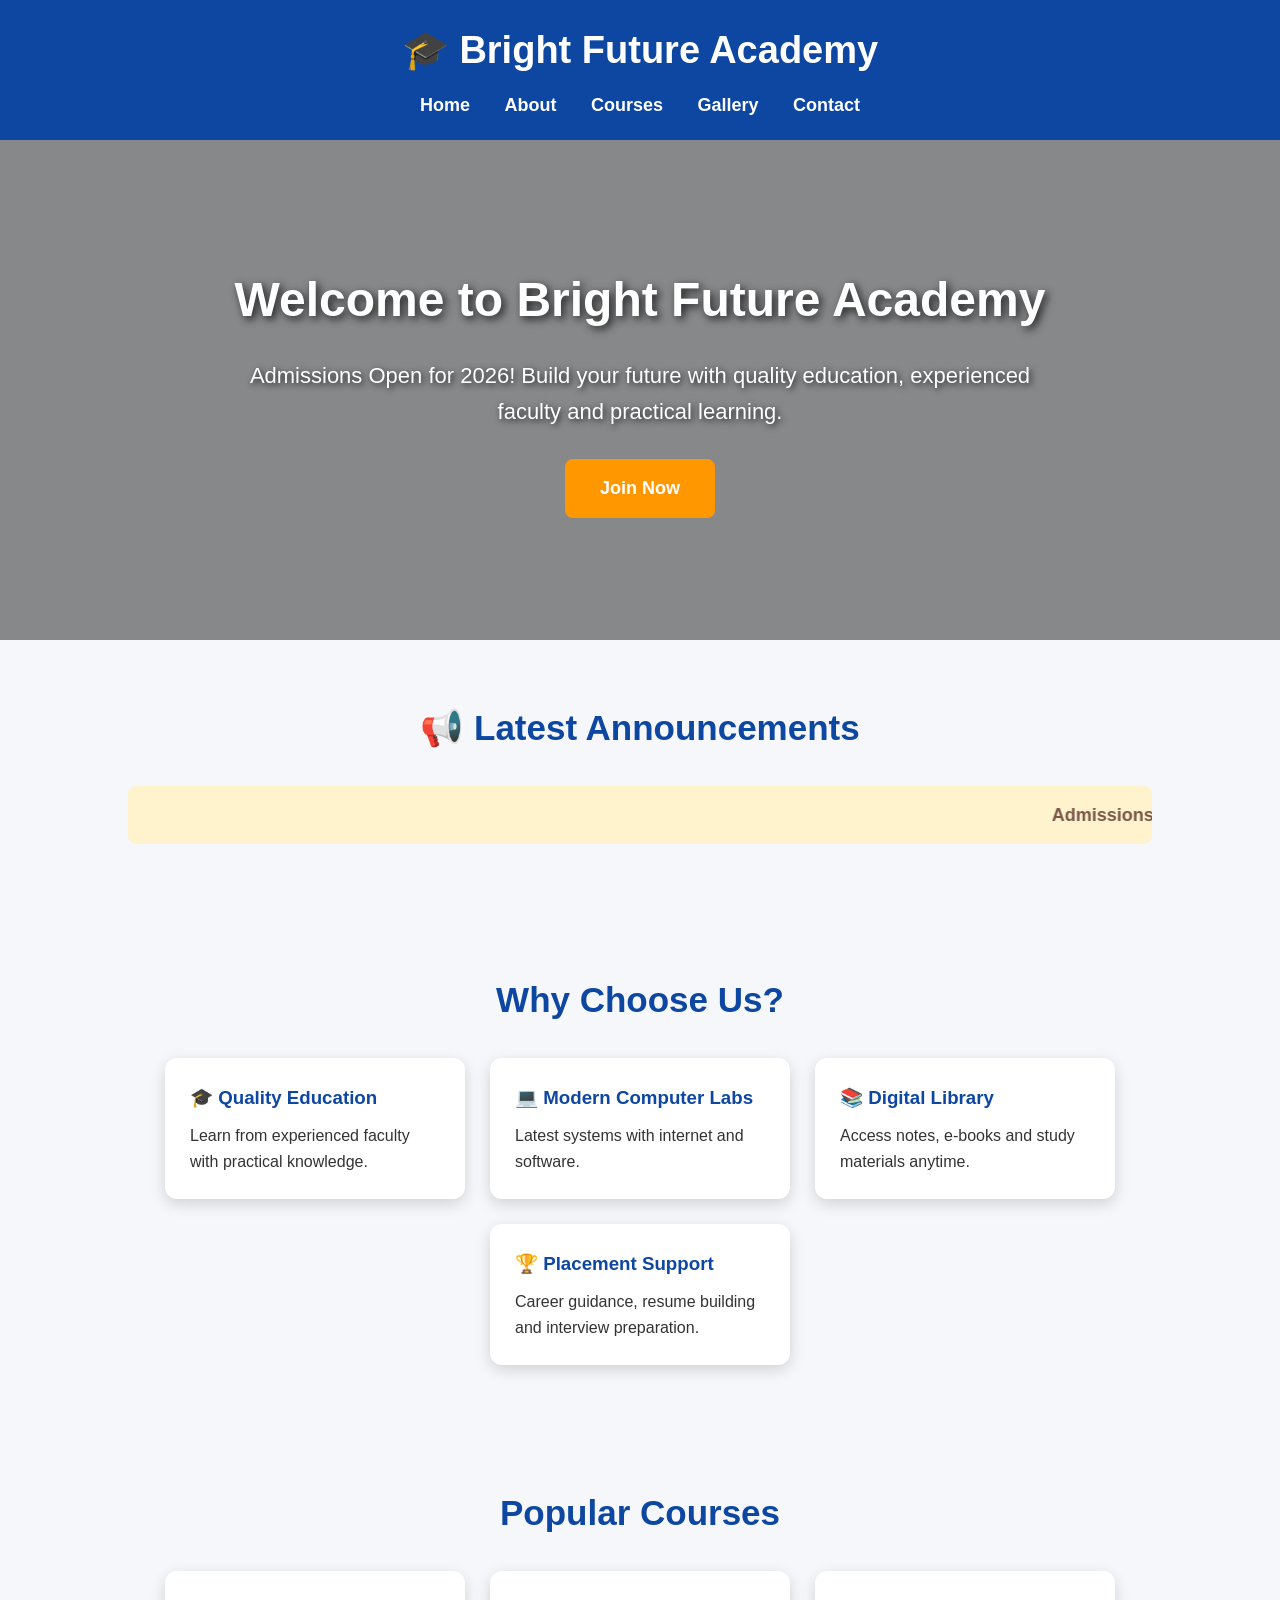
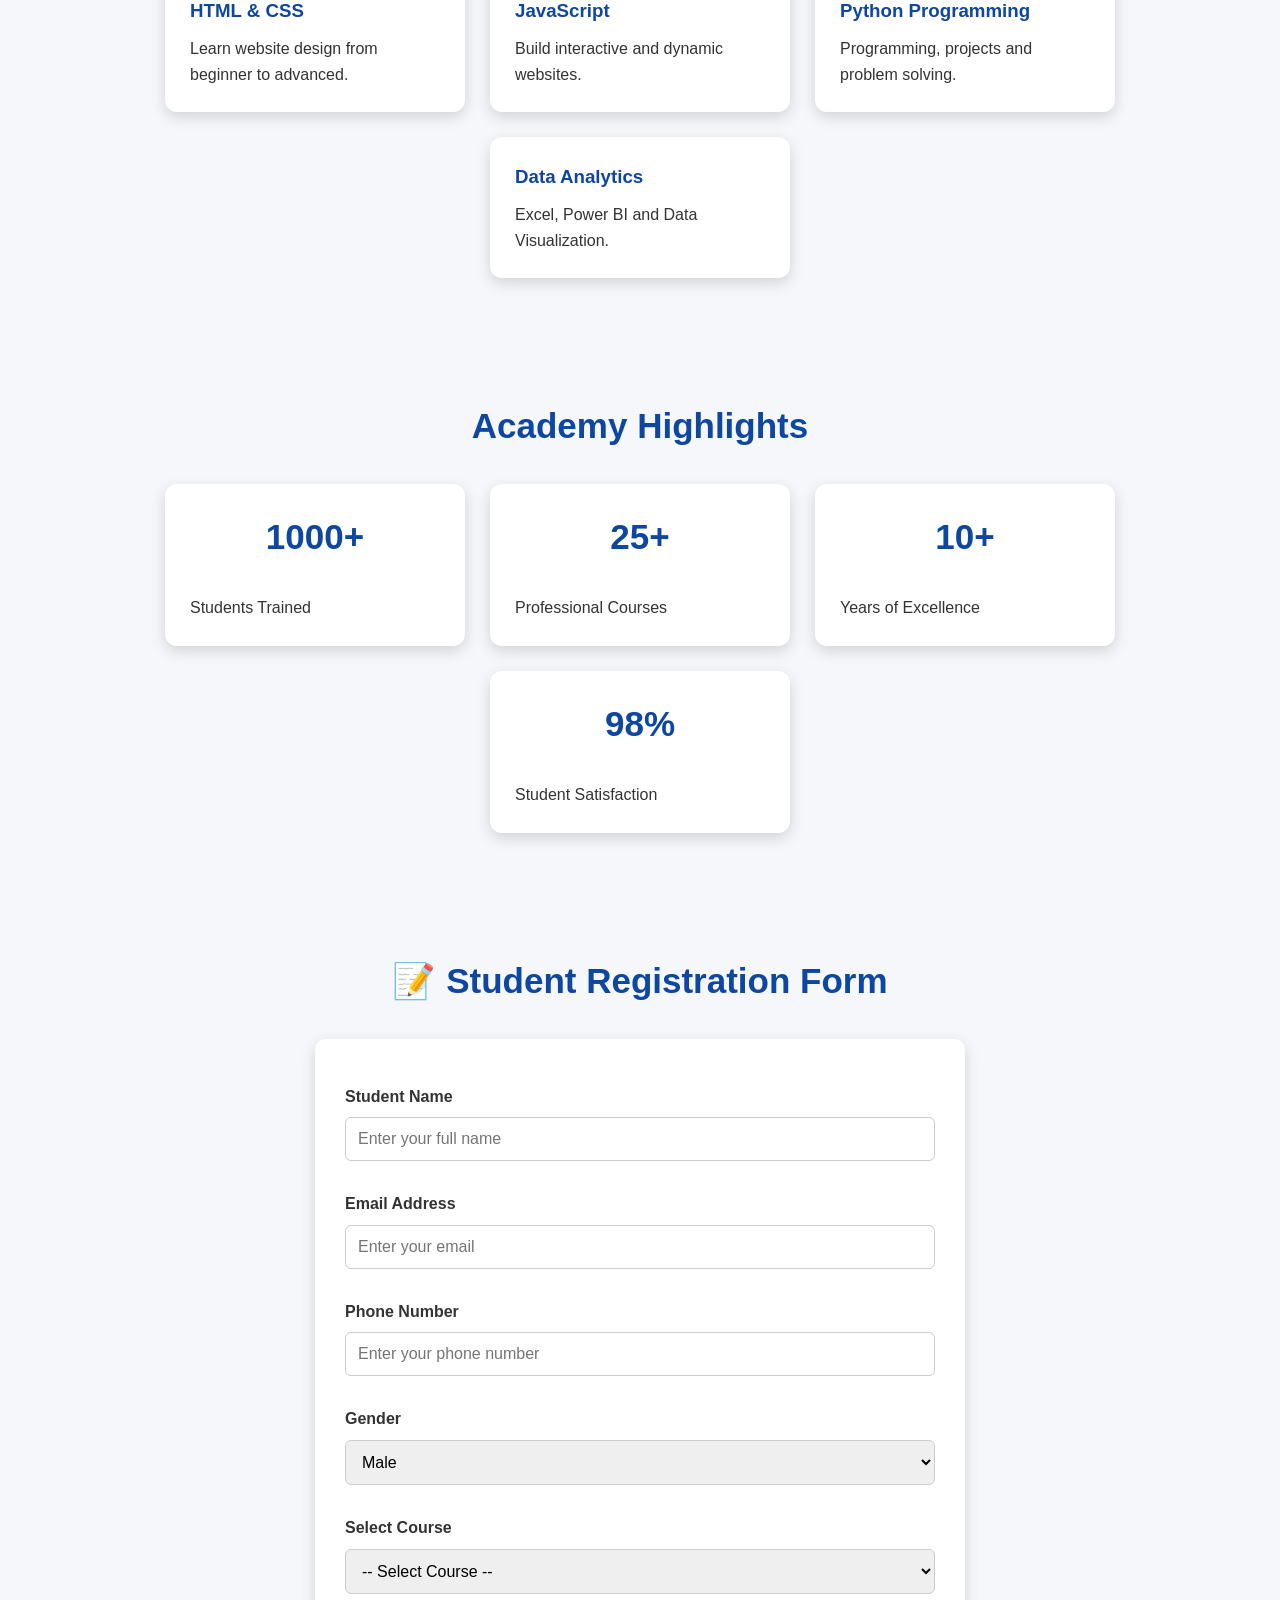
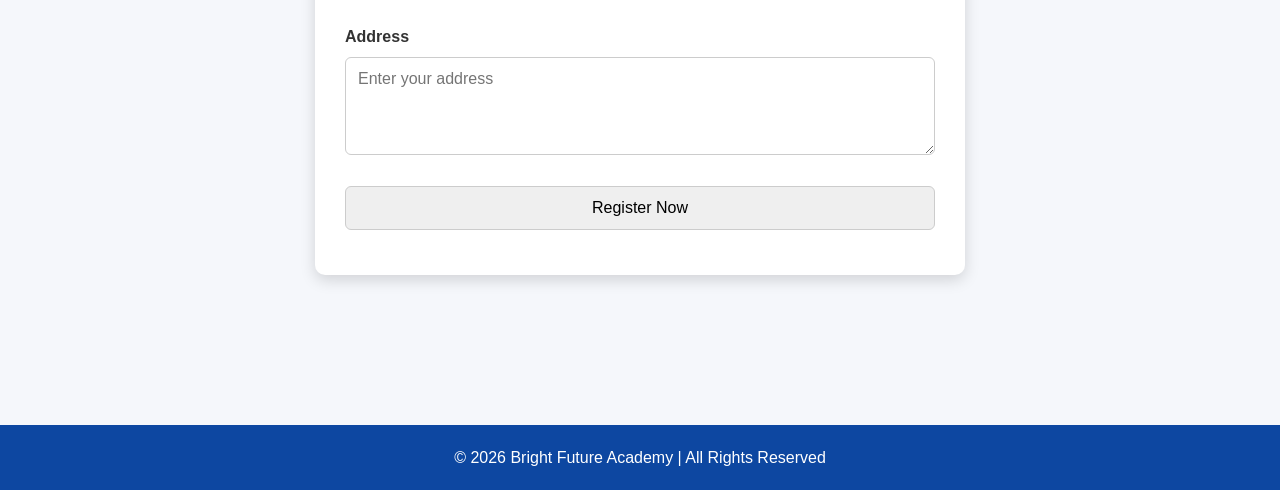
==== index.html @ aa9037ce "Add files via upload" ====
<!DOCTYPE html>
<html lang="en">

<head>

<meta charset="UTF-8">
<meta name="viewport" content="width=device-width, initial-scale=1.0">

<title>Bright Future Academy</title>

<meta name="description" content="Bright Future Academy - Quality Education for a Better Future">
<meta name="keywords" content="Education, Courses, Academy, Students">

<link rel="stylesheet" href="style.css">

</head>

<body>

<header>

<h1>🎓 Bright Future Academy</h1>

<nav>

<a href="index.html">Home</a>
<a href="about.html">About</a>
<a href="courses.html">Courses</a>
<a href="gallery.html">Gallery</a>
<a href="contact.html">Contact</a>

</nav>

</header>

<section class="hero">

<h2>Welcome to Bright Future Academy</h2>

<p>
Admissions Open for 2026! Build your future with quality education,
experienced faculty and practical learning.
</p>

<a href="#register" class="btn">Join Now</a>

</section>

<section>

<h2>📢 Latest Announcements</h2>

<marquee behavior="scroll" direction="left">

Admissions Open • New Batch Starts on 15 July • Free Demo Classes Every Saturday • Scholarships Available for Eligible Students

</marquee>

</section>

<section>

<h2>Why Choose Us?</h2>

<div class="cards">

<div class="card">
<h3>🎓 Quality Education</h3>
<p>Learn from experienced faculty with practical knowledge.</p>
</div>

<div class="card">
<h3>💻 Modern Computer Labs</h3>
<p>Latest systems with internet and software.</p>
</div>

<div class="card">
<h3>📚 Digital Library</h3>
<p>Access notes, e-books and study materials anytime.</p>
</div>

<div class="card">
<h3>🏆 Placement Support</h3>
<p>Career guidance, resume building and interview preparation.</p>
</div>

</div>

</section>

<section>

<h2>Popular Courses</h2>

<div class="cards">

<div class="card">
<h3>HTML & CSS</h3>
<p>Learn website design from beginner to advanced.</p>
</div>

<div class="card">
<h3>JavaScript</h3>
<p>Build interactive and dynamic websites.</p>
</div>

<div class="card">
<h3>Python Programming</h3>
<p>Programming, projects and problem solving.</p>
</div>

<div class="card">
<h3>Data Analytics</h3>
<p>Excel, Power BI and Data Visualization.</p>
</div>

</div>

</section>

<section>

<h2>Academy Highlights</h2>

<div class="cards">

<div class="card">
<h2>1000+</h2>
<p>Students Trained</p>
</div>

<div class="card">
<h2>25+</h2>
<p>Professional Courses</p>
</div>

<div class="card">
<h2>10+</h2>
<p>Years of Excellence</p>
</div>

<div class="card">
<h2>98%</h2>
<p>Student Satisfaction</p>
</div>

</div>

</section>

<section id="register">

<h2>📝 Student Registration Form</h2>

<form onsubmit="return registerStudent()">

<label>Student Name</label>
<input type="text" id="studentName" placeholder="Enter your full name">

<label>Email Address</label>
<input type="email" id="studentEmail" placeholder="Enter your email">

<label>Phone Number</label>
<input type="tel" id="studentPhone" placeholder="Enter your phone number">

<label>Gender</label>
<select>
<option>Male</option>
<option>Female</option>
<option>Other</option>
</select>

<label>Select Course</label>
<select id="studentCourse">
<option value="">-- Select Course --</option>
<option>HTML & CSS</option>
<option>JavaScript</option>
<option>Python Programming</option>
<option>Data Analytics</option>
</select>

<label>Address</label>
<textarea rows="4" placeholder="Enter your address"></textarea>

<input type="submit" value="Register Now" class="btn">

</form>

<div id="result"></div>

</section>

<footer>

<p>

© 2026 Bright Future Academy | All Rights Reserved

</p>

</footer>

<script src="script.js"></script>

</body>

</html>
---- style.css ----
*{
margin:0;
padding:0;
box-sizing:border-box;
font-family:Arial, Helvetica, sans-serif;
}

body{
background:#f5f7fb;
color:#333;
line-height:1.6;
}

/* Header */

header{
background:#0d47a1;
color:#fff;
padding:20px;
text-align:center;
position:sticky;
top:0;
z-index:1000;
}

header h1{
font-size:38px;
margin-bottom:10px;
}

nav a{
color:white;
text-decoration:none;
margin:0 15px;
font-size:18px;
font-weight:bold;
transition:0.3s;
}

nav a:hover{
color:#ffd54f;
}

/* Hero */

/* Hero Section */

.hero{
background-image: linear-gradient(rgba(0,0,0,0.45), rgba(0,0,0,0.45)), url("images/campus.jpg");
background-size: cover;
background-position: center;
background-repeat: no-repeat;
height: 500px;
display: flex;
flex-direction: column;
justify-content: center;
align-items: center;
text-align: center;
padding: 20px;
}

.hero h2{
font-size:48px;
color:#ffffff;
font-weight:bold;
margin-bottom:20px;
text-shadow:3px 3px 8px rgba(0,0,0,0.8);
}

.hero p{
font-size:22px;
color:#ffffff;
margin-bottom:30px;
text-shadow:2px 2px 6px rgba(0,0,0,0.8);
max-width:800px;
}

.hero .btn{
background:#ff9800;
color:white;
padding:15px 35px;
font-size:18px;
font-weight:bold;
text-decoration:none;
border-radius:8px;
transition:0.3s;
}

.hero .btn:hover{
background:#e68900;
transform:scale(1.05);
}

/* Sections */

section{
padding:60px 10%;
}

section h2{
text-align:center;
margin-bottom:30px;
color:#0d47a1;
font-size:35px;
}

/* Cards */

.cards{
display:flex;
flex-wrap:wrap;
justify-content:center;
gap:25px;
}

.card{
background:white;
width:300px;
padding:25px;
border-radius:12px;
box-shadow:0 5px 15px rgba(0,0,0,.15);
transition:.3s;
}

.card:hover{
transform:translateY(-10px);
}

.card h3{
color:#0d47a1;
margin-bottom:10px;
}

.card p{
font-size:16px;
}

/* Gallery */

.gallery{
display:flex;
flex-wrap:wrap;
justify-content:center;
gap:25px;
}

.gallery .card{
width:320px;
}

.gallery img{
width:100%;
height:220px;
object-fit:cover;
border-radius:10px;
transition:.3s;
}

.gallery img:hover{
transform:scale(1.05);
}

/* Forms */

form{
background:white;
padding:30px;
border-radius:10px;
box-shadow:0 5px 15px rgba(0,0,0,.15);
max-width:650px;
margin:auto;
}

label{
display:block;
margin-top:15px;
font-weight:bold;
}

input,
select,
textarea{
width:100%;
padding:12px;
margin-top:8px;
margin-bottom:15px;
border:1px solid #ccc;
border-radius:6px;
font-size:16px;
}

input:focus,
select:focus,
textarea:focus{
border:2px solid #0d47a1;
outline:none;
}

/* Tables */

table{
width:100%;
border-collapse:collapse;
background:white;
box-shadow:0 5px 15px rgba(0,0,0,.15);
}

table th{
background:#0d47a1;
color:white;
padding:15px;
}

table td{
padding:15px;
text-align:center;
}

table tr:nth-child(even){
background:#f2f2f2;
}

/* Marquee */

marquee{
background:#fff3cd;
padding:15px;
font-size:18px;
font-weight:bold;
color:#795548;
border-radius:8px;
}

/* Result Messages */

#result,
#contactResult{
margin-top:20px;
padding:15px;
font-size:18px;
font-weight:bold;
text-align:center;
border-radius:8px;
}

/* Footer */

footer{
background:#0d47a1;
color:white;
text-align:center;
padding:20px;
margin-top:40px;
}

/* Responsive */

@media(max-width:768px){

header h1{
font-size:28px;
}

.hero h2{
font-size:32px;
}

.hero p{
font-size:18px;
}

nav a{
display:block;
margin:10px 0;
}

.cards{
flex-direction:column;
align-items:center;
}

.card{
width:100%;
}

.gallery .card{
width:100%;
}

section{
padding:40px 5%;
}

}
.about-card{
width:100%;
max-width:1000px;
margin:auto;
text-align:justify;
padding:30px;
}

.about-card p{
font-size:18px;
line-height:1.9;
}
.full-card{
width:100%;
max-width:1000px;
margin:auto;
padding:30px;
text-align:justify;
}

.full-card ul{
padding-left:25px;
}

.full-card li{
font-size:18px;
line-height:2;
}

.full-card p{
font-size:18px;
line-height:1.9;
}
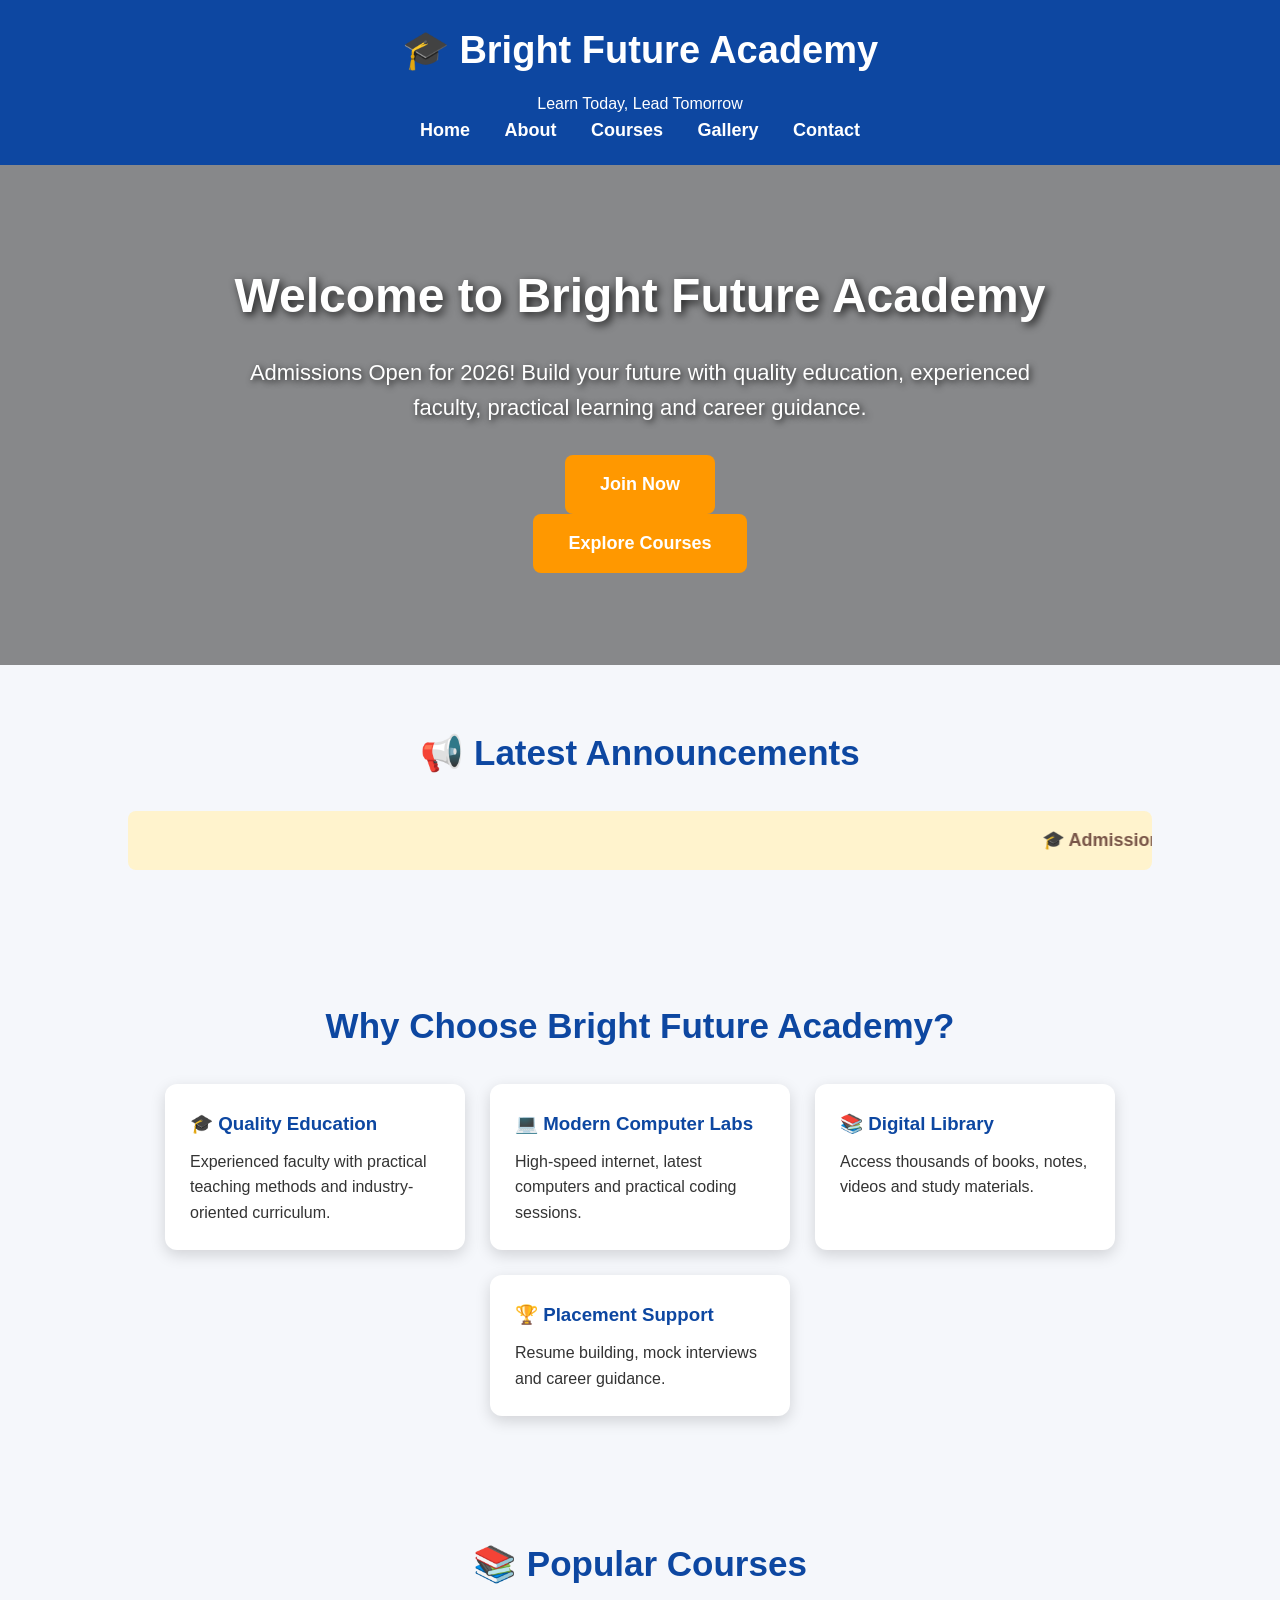
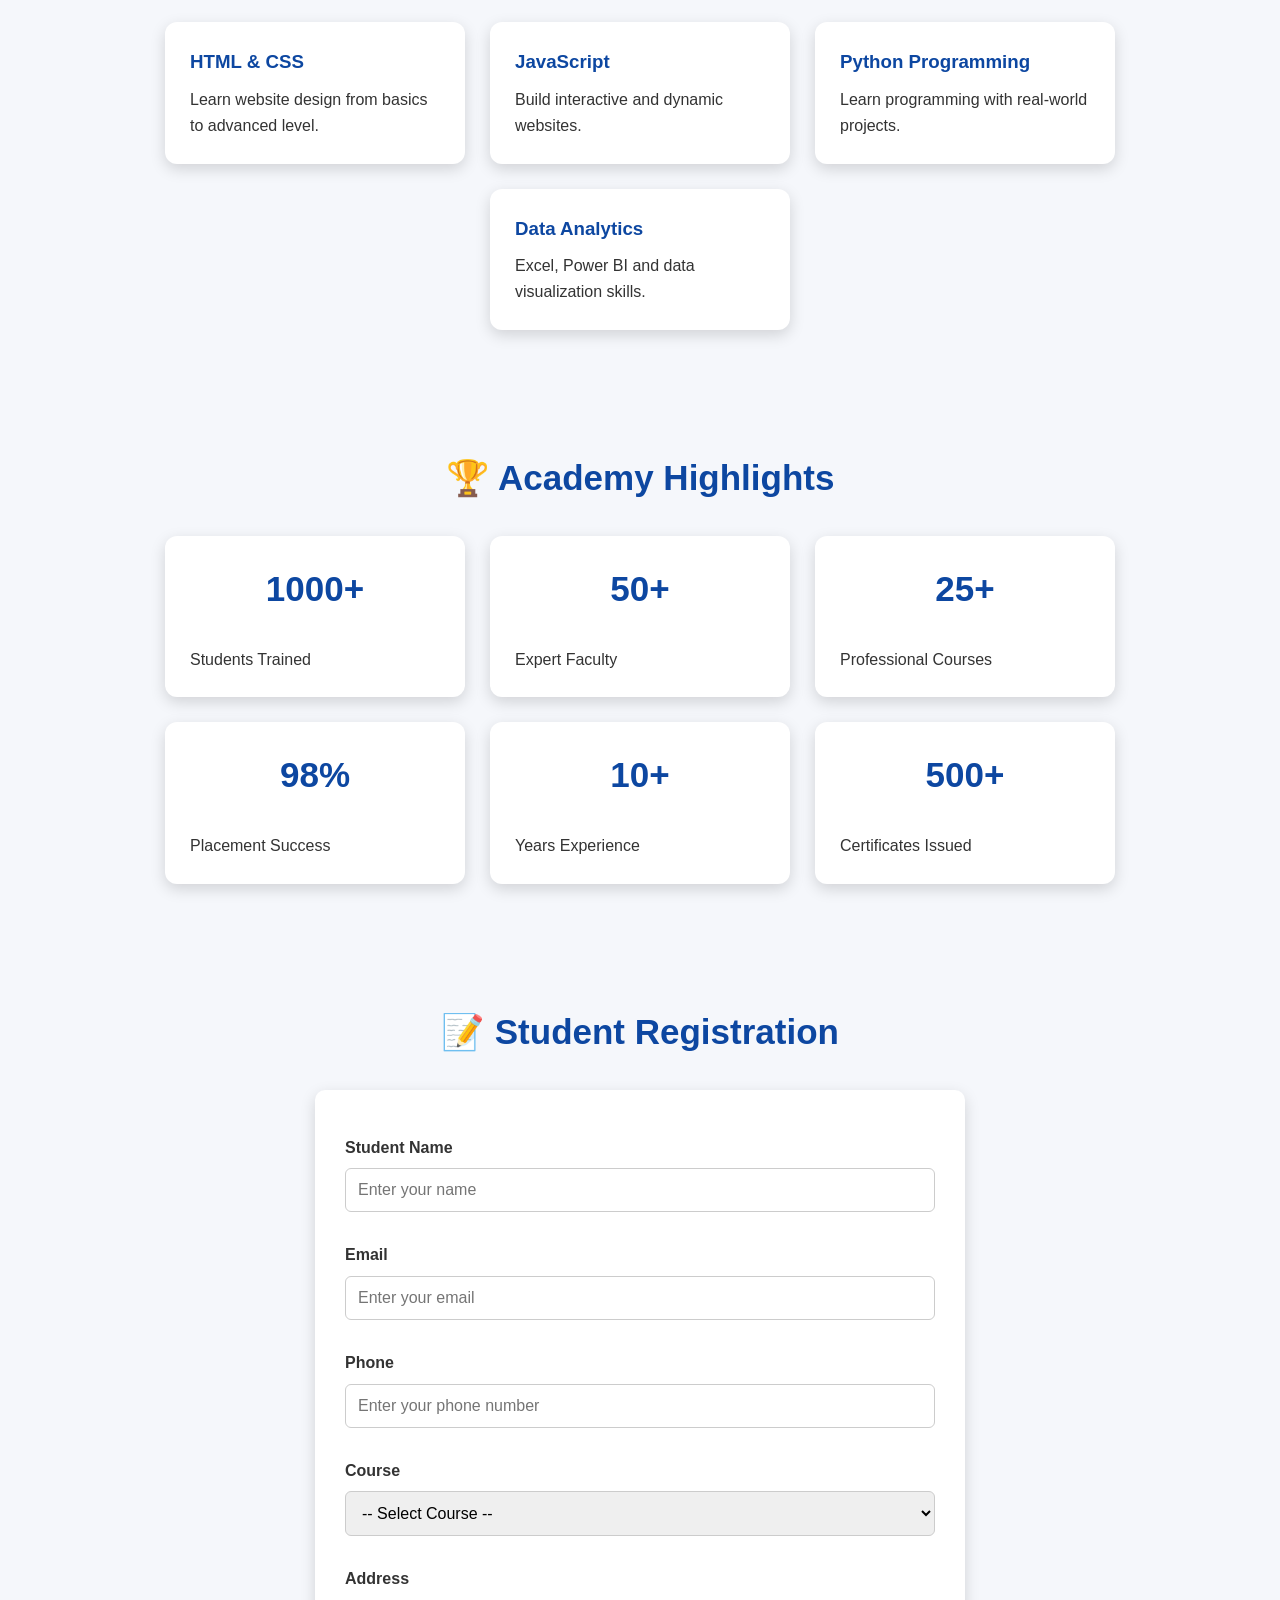
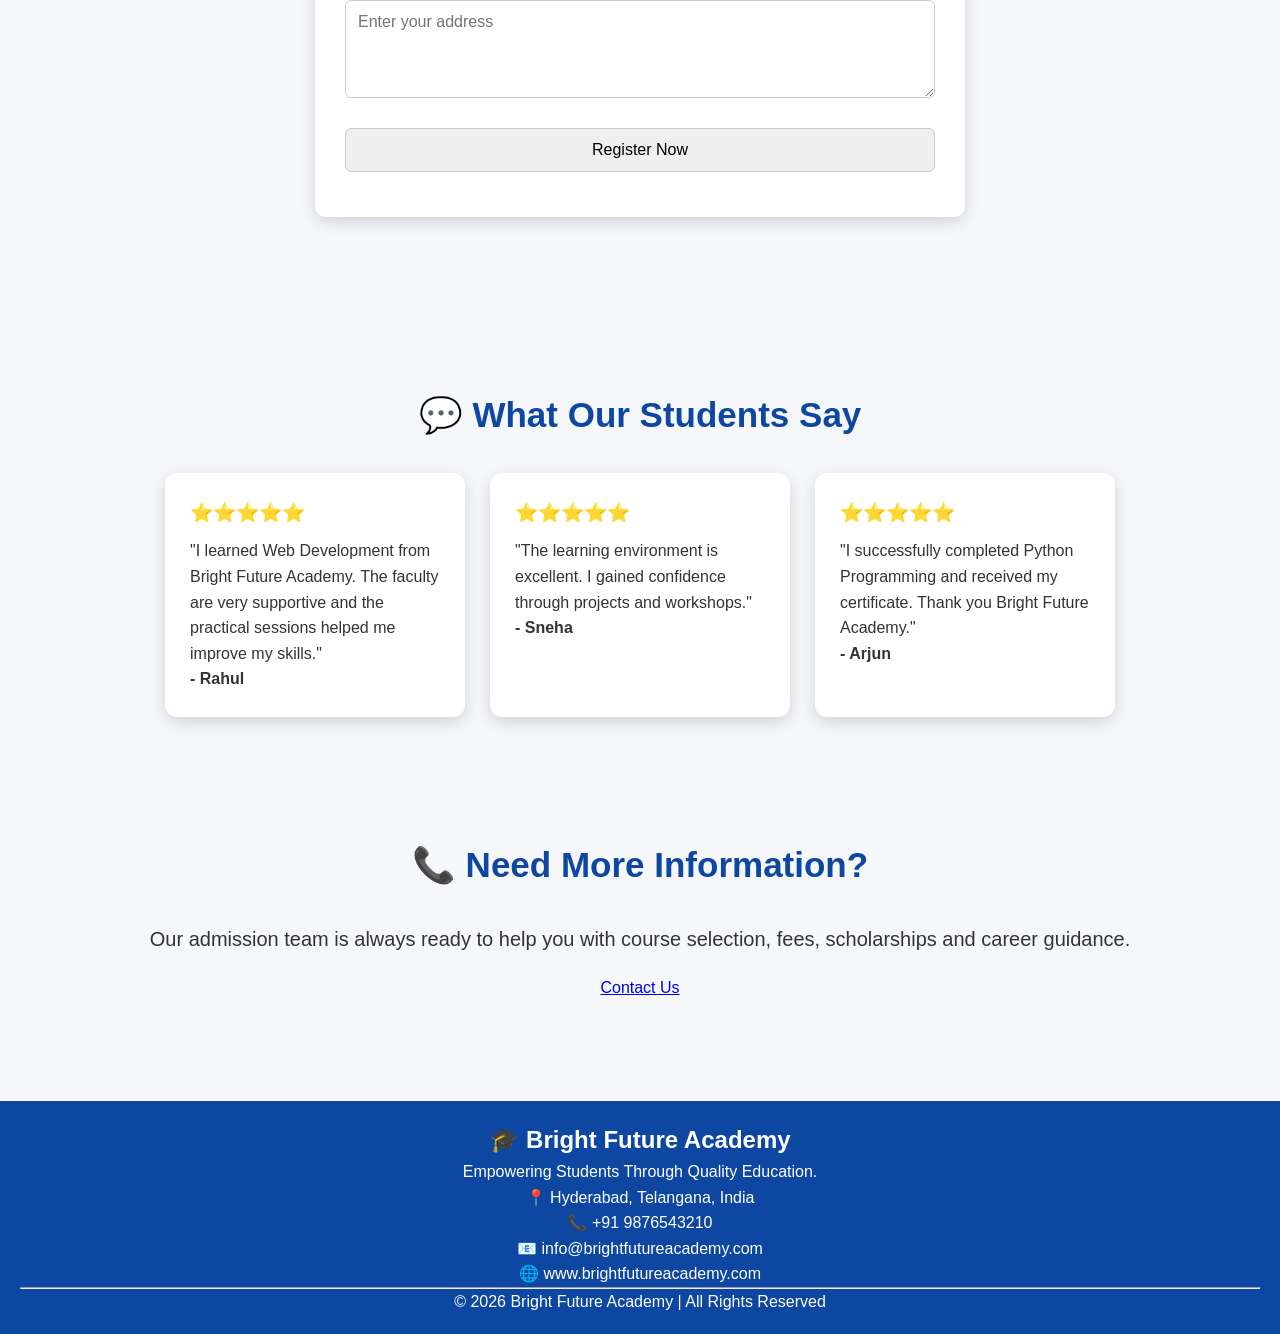
==== commit ed0aa69f: "Add files via upload" ====
--- a/index.html
+++ b/index.html
@@ -19,7 +19,10 @@
 
 <header>
 
+<div class="logo">
 <h1>🎓 Bright Future Academy</h1>
+<p>Learn Today, Lead Tomorrow</p>
+</div>
 
 <nav>
 
@@ -39,11 +42,13 @@
 
 <p>
 Admissions Open for 2026! Build your future with quality education,
-experienced faculty and practical learning.
+experienced faculty, practical learning and career guidance.
 </p>
 
 <a href="#register" class="btn">Join Now</a>
 
+<a href="courses.html" class="btn">Explore Courses</a>
+
 </section>
 
 <section>
@@ -52,7 +57,11 @@
 
 <marquee behavior="scroll" direction="left">
 
-Admissions Open • New Batch Starts on 15 July • Free Demo Classes Every Saturday • Scholarships Available for Eligible Students
+🎓 Admissions Open for 2026 |
+💻 New Web Development Batch Starts on 15 July |
+📚 Free Demo Classes Every Saturday |
+🏆 Scholarships Available for Eligible Students |
+📝 Register Today!
 
 </marquee>
 
@@ -60,43 +69,71 @@
 
 <section>
 
-<h2>Why Choose Us?</h2>
+<h2>Why Choose Bright Future Academy?</h2>
 
 <div class="cards">
 
 <div class="card">
+
 <h3>🎓 Quality Education</h3>
-<p>Learn from experienced faculty with practical knowledge.</p>
-</div>
-
-<div class="card">
+
+<p>
+
+Experienced faculty with practical teaching methods and
+industry-oriented curriculum.
+
+</p>
+
+</div>
+
+<div class="card">
+
 <h3>💻 Modern Computer Labs</h3>
-<p>Latest systems with internet and software.</p>
-</div>
-
-<div class="card">
+
+<p>
+
+High-speed internet, latest computers and practical coding sessions.
+
+</p>
+
+</div>
+
+<div class="card">
+
 <h3>📚 Digital Library</h3>
-<p>Access notes, e-books and study materials anytime.</p>
-</div>
-
-<div class="card">
+
+<p>
+
+Access thousands of books, notes, videos and study materials.
+
+</p>
+
+</div>
+
+<div class="card">
+
 <h3>🏆 Placement Support</h3>
-<p>Career guidance, resume building and interview preparation.</p>
-</div>
-
-</div>
-
-</section>
-
-<section>
-
-<h2>Popular Courses</h2>
+
+<p>
+
+Resume building, mock interviews and career guidance.
+
+</p>
+
+</div>
+
+</div>
+
+</section>
+<section>
+
+<h2>📚 Popular Courses</h2>
 
 <div class="cards">
 
 <div class="card">
 <h3>HTML & CSS</h3>
-<p>Learn website design from beginner to advanced.</p>
+<p>Learn website design from basics to advanced level.</p>
 </div>
 
 <div class="card">
@@ -106,21 +143,22 @@
 
 <div class="card">
 <h3>Python Programming</h3>
-<p>Programming, projects and problem solving.</p>
+<p>Learn programming with real-world projects.</p>
 </div>
 
 <div class="card">
 <h3>Data Analytics</h3>
-<p>Excel, Power BI and Data Visualization.</p>
-</div>
-
-</div>
-
-</section>
-
-<section>
-
-<h2>Academy Highlights</h2>
+<p>Excel, Power BI and data visualization skills.</p>
+</div>
+
+</div>
+
+</section>
+
+
+<section>
+
+<h2>🏆 Academy Highlights</h2>
 
 <div class="cards">
 
@@ -130,47 +168,51 @@
 </div>
 
 <div class="card">
+<h2>50+</h2>
+<p>Expert Faculty</p>
+</div>
+
+<div class="card">
 <h2>25+</h2>
 <p>Professional Courses</p>
 </div>
 
 <div class="card">
+<h2>98%</h2>
+<p>Placement Success</p>
+</div>
+
+<div class="card">
 <h2>10+</h2>
-<p>Years of Excellence</p>
-</div>
-
-<div class="card">
-<h2>98%</h2>
-<p>Student Satisfaction</p>
-</div>
-
-</div>
-
-</section>
+<p>Years Experience</p>
+</div>
+
+<div class="card">
+<h2>500+</h2>
+<p>Certificates Issued</p>
+</div>
+
+</div>
+
+</section>
+
 
 <section id="register">
 
-<h2>📝 Student Registration Form</h2>
+<h2>📝 Student Registration</h2>
 
 <form onsubmit="return registerStudent()">
 
 <label>Student Name</label>
-<input type="text" id="studentName" placeholder="Enter your full name">
-
-<label>Email Address</label>
+<input type="text" id="studentName" placeholder="Enter your name">
+
+<label>Email</label>
 <input type="email" id="studentEmail" placeholder="Enter your email">
 
-<label>Phone Number</label>
+<label>Phone</label>
 <input type="tel" id="studentPhone" placeholder="Enter your phone number">
 
-<label>Gender</label>
-<select>
-<option>Male</option>
-<option>Female</option>
-<option>Other</option>
-</select>
-
-<label>Select Course</label>
+<label>Course</label>
 <select id="studentCourse">
 <option value="">-- Select Course --</option>
 <option>HTML & CSS</option>
@@ -180,7 +222,7 @@
 </select>
 
 <label>Address</label>
-<textarea rows="4" placeholder="Enter your address"></textarea>
+<textarea id="studentAddress" rows="4" placeholder="Enter your address"></textarea>
 
 <input type="submit" value="Register Now" class="btn">
 
@@ -189,9 +231,97 @@
 <div id="result"></div>
 
 </section>
+<section>
+
+<h2>💬 What Our Students Say</h2>
+
+<div class="cards">
+
+<div class="card">
+
+<h3>⭐⭐⭐⭐⭐</h3>
+
+<p>
+
+"I learned Web Development from Bright Future Academy.
+The faculty are very supportive and the practical sessions
+helped me improve my skills."
+
+</p>
+
+<b>- Rahul</b>
+
+</div>
+
+<div class="card">
+
+<h3>⭐⭐⭐⭐⭐</h3>
+
+<p>
+
+"The learning environment is excellent. I gained confidence
+through projects and workshops."
+
+</p>
+
+<b>- Sneha</b>
+
+</div>
+
+<div class="card">
+
+<h3>⭐⭐⭐⭐⭐</h3>
+
+<p>
+
+"I successfully completed Python Programming and received
+my certificate. Thank you Bright Future Academy."
+
+</p>
+
+<b>- Arjun</b>
+
+</div>
+
+</div>
+
+</section>
+
+<section>
+
+<h2>📞 Need More Information?</h2>
+
+<p style="text-align:center;font-size:20px;">
+
+Our admission team is always ready to help you with course
+selection, fees, scholarships and career guidance.
+
+</p>
+
+<div style="text-align:center;margin-top:20px;">
+
+<a href="contact.html" class="btn">Contact Us</a>
+
+</div>
+
+</section>
 
 <footer>
 
+<h2>🎓 Bright Future Academy</h2>
+
+<p>Empowering Students Through Quality Education.</p>
+
+<p>📍 Hyderabad, Telangana, India</p>
+
+<p>📞 +91 9876543210</p>
+
+<p>📧 info@brightfutureacademy.com</p>
+
+<p>🌐 www.brightfutureacademy.com</p>
+
+<hr>
+
 <p>
 
 © 2026 Bright Future Academy | All Rights Reserved
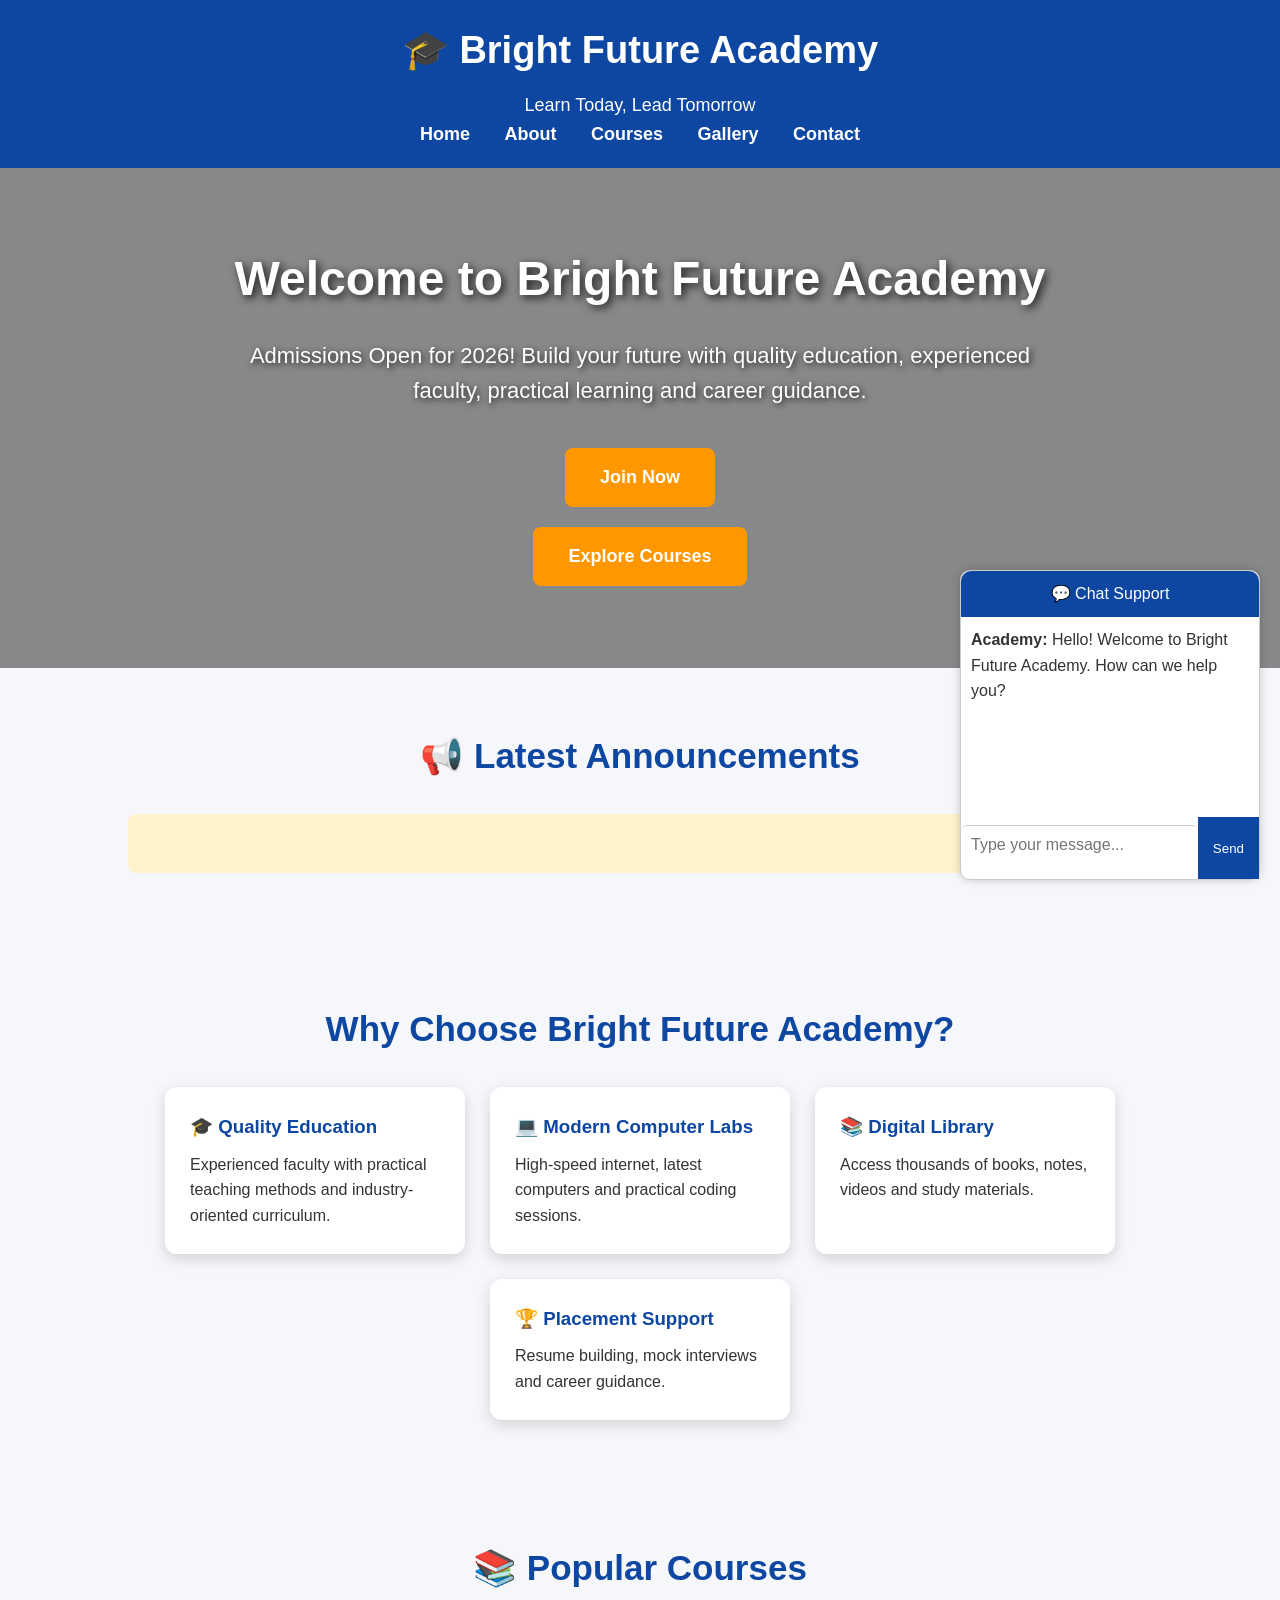
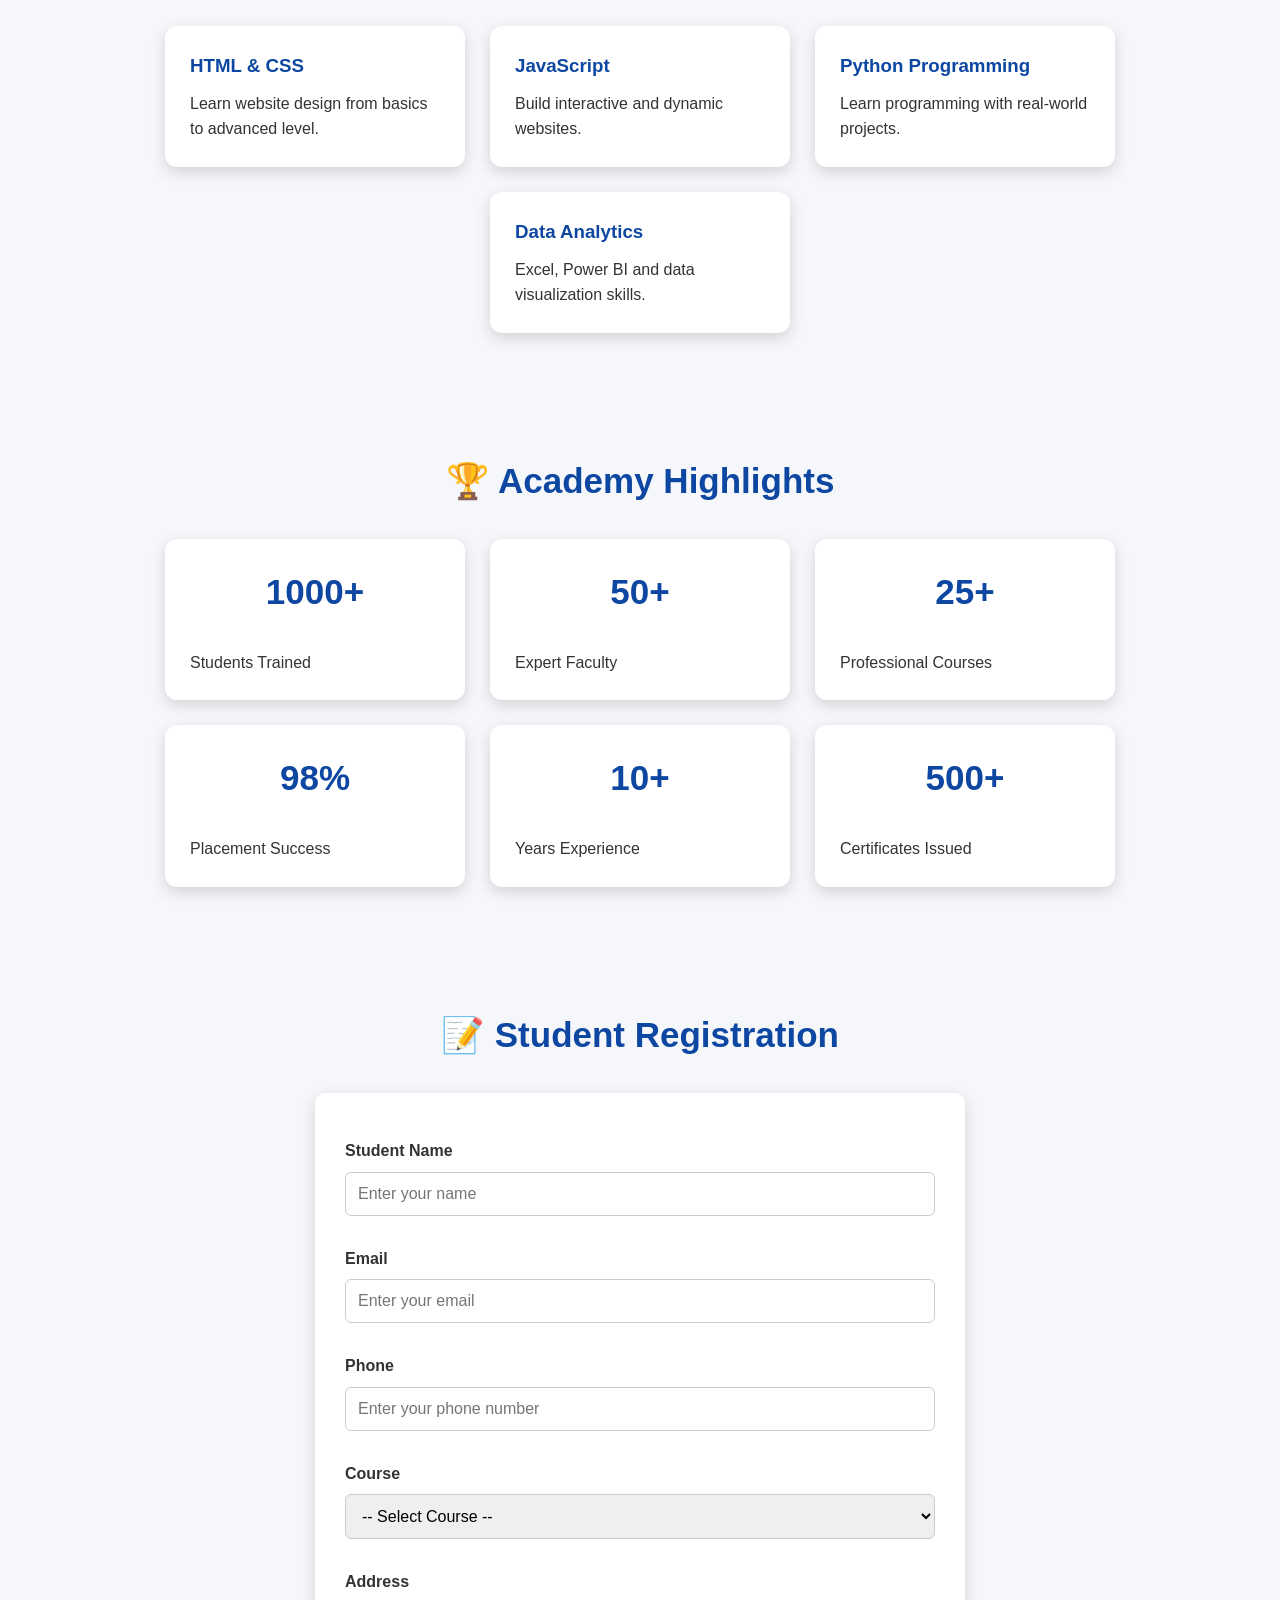
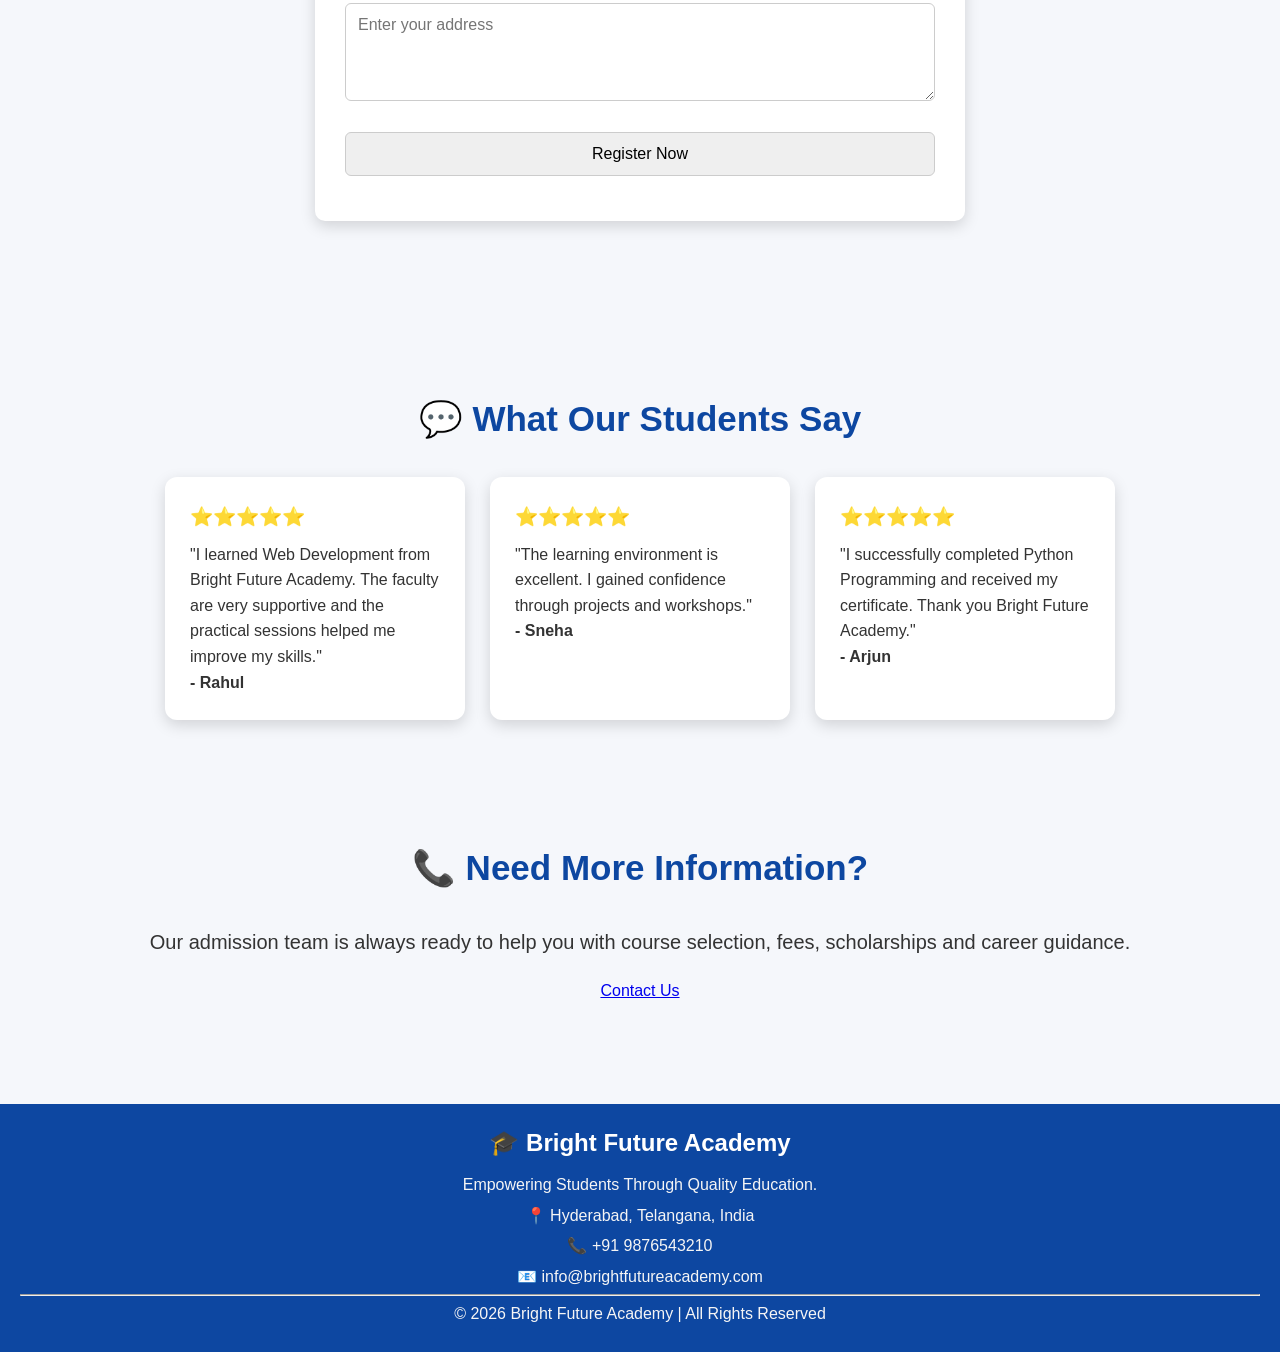
==== commit f1096160: "Fix HTML encoding issues in index.html" ====
--- a/index.html
+++ b/index.html
@@ -306,6 +306,7 @@
 
 </section>
 
+
 <footer>
 
 <h2>🎓 Bright Future Academy</h2>
@@ -318,20 +319,35 @@
 
 <p>📧 info@brightfutureacademy.com</p>
 
-<p>🌐 www.brightfutureacademy.com</p>
-
 <hr>
 
-<p>
-
-© 2026 Bright Future Academy | All Rights Reserved
-
-</p>
+<p>© 2026 Bright Future Academy | All Rights Reserved</p>
 
 </footer>
 
+<!-- Chat Widget Start -->
+
+<div class="chat-widget">
+
+    <div class="chat-header">
+        💬 Chat Support
+    </div>
+
+    <div class="chat-body" id="chatBody">
+        <p><strong>Academy:</strong> Hello! Welcome to Bright Future Academy. How can we help you?</p>
+    </div>
+
+    <div class="chat-input">
+        <input type="text" id="message" placeholder="Type your message...">
+        <button onclick="sendMessage()">Send</button>
+    </div>
+
+</div>
+
+<!-- Chat Widget End -->
+
 <script src="script.js"></script>
 
 </body>
 
-</html>+</html>
--- a/style.css
+++ b/style.css
@@ -324,4 +324,141 @@
 .full-card p{
 font-size:18px;
 line-height:1.9;
-}+}
+/* Hero Section Text */
+
+.hero h2{
+color:white;
+font-size:48px;
+font-weight:bold;
+text-shadow:3px 3px 8px rgba(0,0,0,0.8);
+margin-bottom:20px;
+}
+
+.hero p{
+color:white;
+font-size:22px;
+max-width:850px;
+text-shadow:2px 2px 6px rgba(0,0,0,0.8);
+margin-bottom:30px;
+}
+
+.hero .btn{
+display:inline-block;
+background:#ff9800;
+color:white;
+padding:15px 35px;
+margin:10px;
+border-radius:8px;
+text-decoration:none;
+font-weight:bold;
+transition:.3s;
+}
+
+.hero .btn:hover{
+background:#e68900;
+transform:scale(1.05);
+}
+
+/* Logo */
+
+.logo p{
+color:white;
+font-size:18px;
+margin-top:5px;
+}
+
+/* Footer */
+
+footer h3,
+footer h2{
+color:white;
+margin-bottom:10px;
+}
+
+footer p{
+color:#f5f5f5;
+margin:5px 0;
+}
+
+/* Gallery Images */
+
+.gallery img{
+width:100%;
+height:230px;
+object-fit:cover;
+border-radius:10px;
+transition:.4s;
+}
+
+.gallery img:hover{
+transform:scale(1.05);
+}
+
+/* About Cards */
+
+.about-card,
+.full-card{
+background:white;
+border-radius:12px;
+box-shadow:0 5px 15px rgba(0,0,0,.15);
+}
+/* Existing CSS */
+
+/* Footer */
+footer{
+    background:#0d47a1;
+    color:white;
+    text-align:center;
+    padding:20px;
+}
+
+.chat-widget{
+    width:300px;
+    border:1px solid #ccc;
+    border-radius:10px;
+    position:fixed;
+    bottom:20px;
+    right:20px;
+    background:#fff;
+    box-shadow:0 0 10px rgba(0,0,0,0.2);
+}
+
+.chat-header{
+    background:#0d47a1;
+    color:#fff;
+    padding:10px;
+    text-align:center;
+    border-radius:10px 10px 0 0;
+}
+
+.chat-body{
+    height:200px;
+    overflow-y:auto;
+    padding:10px;
+}
+
+.chat-input{
+    display:flex;
+}
+
+.chat-input input{
+    flex:1;
+    padding:10px;
+    border:none;
+    border-top:1px solid #ccc;
+}
+
+.chat-input button{
+    background:#0d47a1;
+    color:white;
+    border:none;
+    padding:10px 15px;
+    cursor:pointer;
+}
+
+.chat-widget{
+
+}
+
+
